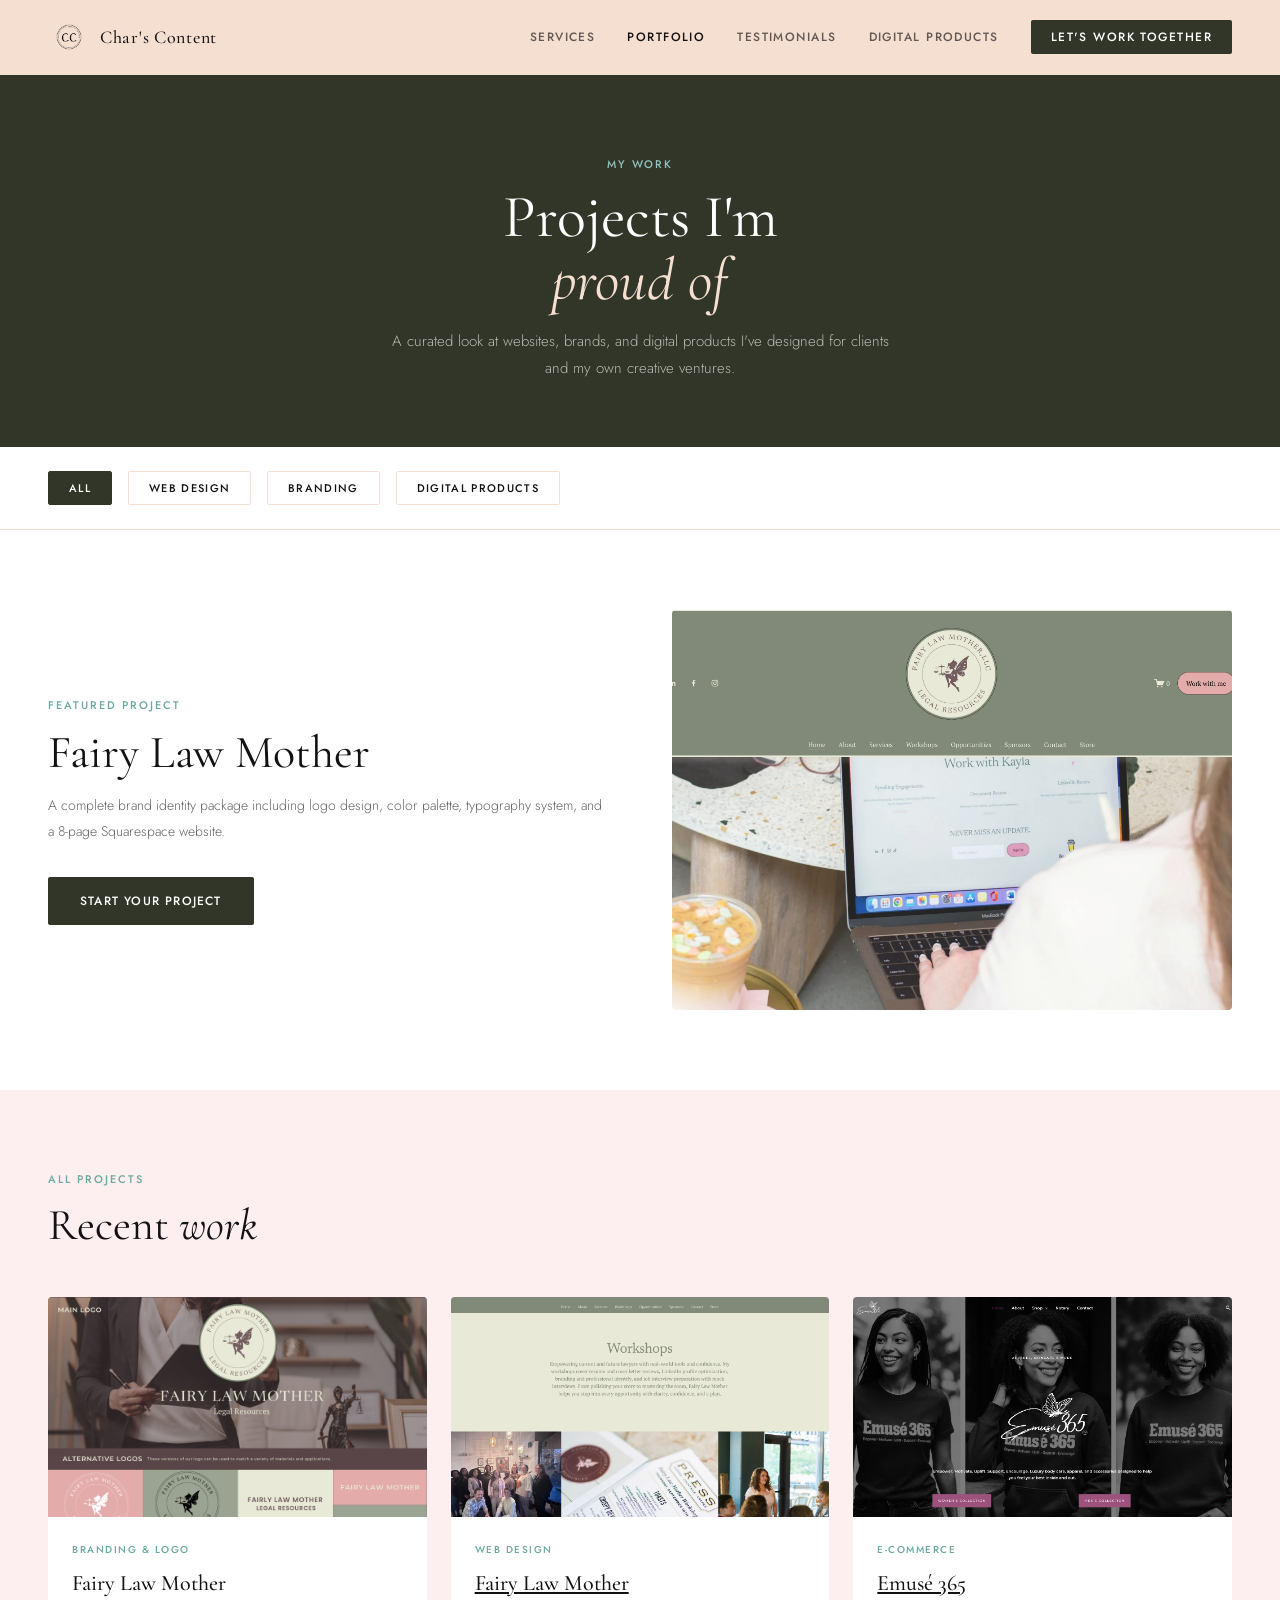
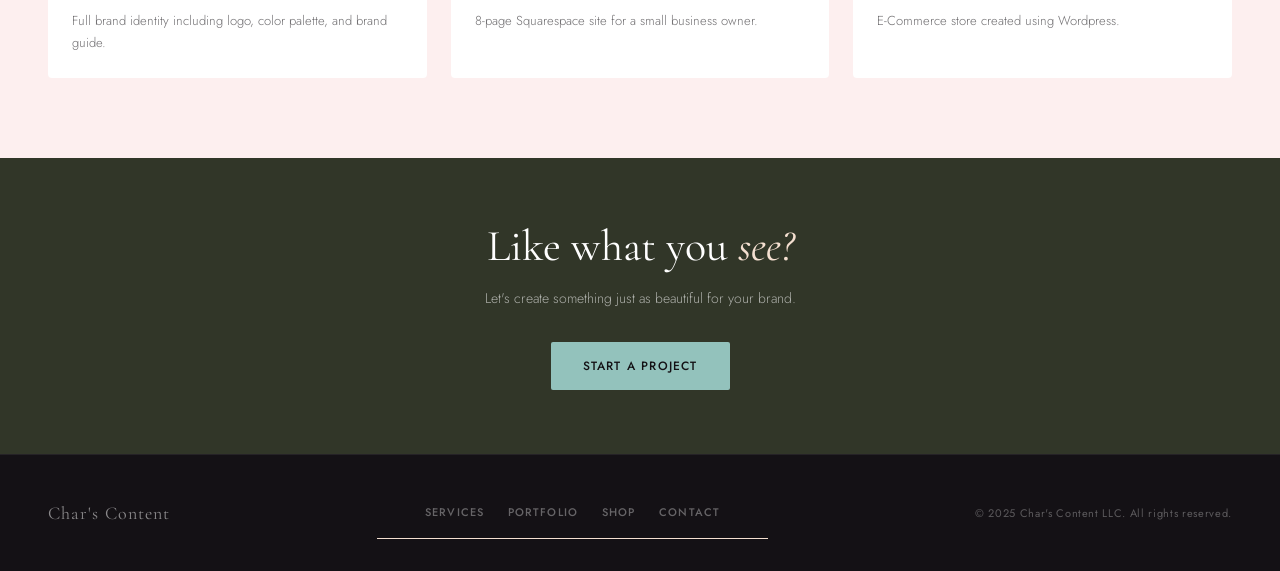
==== portfolio.html @ 34e14471 "Adding all files for website" ====
<!DOCTYPE html>
<html lang="en">
  <head>
    <meta charset="UTF-8" />
    <meta name="viewport" content="width=device-width, initial-scale=1.0" />
    <title>Portfolio | Char's Content</title>
    <meta
      name="description"
      content="Browse Char's Content portfolio of web design, branding, and digital product projects."
    />
    <link rel="stylesheet" href="styles.css" />
    <link rel="stylesheet" href="mobile.css" />
  </head>
  <body>
    <!-- NAV -->
    <nav>
      <a href="index.html" class="nav-logo">
        <div class="logo-circle">
          <img
            src="images/cc-black-logo-transparent.png"
            alt="Chars Content Logo"
          />
        </div>
        <span class="nav-brand">Char's Content</span>
      </a>
      <button class="menu-toggle" aria-label="Toggle navigation menu" aria-expanded="false">
        <span class="menu-toggle-bar"></span>
        <span class="menu-toggle-bar"></span>
        <span class="menu-toggle-bar"></span>
      </button>
      <ul class="nav-links">
        <li><a href="services.html">Services</a></li>
        <li><a href="portfolio.html" class="active">Portfolio</a></li>
        <li><a href="testimonials.html">Testimonials</a></li>
        <li><a href="products.html">Digital Products</a></li>
        <li><a href="contact.html" class="nav-cta">Let's Work Together</a></li>
      </ul>
    </nav>

    <!-- PAGE HERO -->
    <section class="page-hero">
      <p class="section-label">My Work</p>
      <h1 class="page-hero-title">Projects I'm<br /><em>proud of</em></h1>
      <p class="page-hero-sub">
        A curated look at websites, brands, and digital products I've designed
        for clients and my own creative ventures.
      </p>
    </section>

    <!-- FILTER BAR -->
    <div class="filter-bar">
      <button class="filter-btn active">All</button>
      <button class="filter-btn">Web Design</button>
      <button class="filter-btn">Branding</button>
      <button class="filter-btn">Digital Products</button>
    </div>

    <!-- FEATURED PROJECT -->
    <div class="featured-project">
      <div>
        <p class="featured-label">Featured Project</p>
        <h2 class="featured-title">Fairy Law Mother</h2>
        <p class="featured-desc">
          A complete brand identity package including logo design, color
          palette, typography system, and a 8-page Squarespace website.
        </p>
        <a href="contact.html" class="btn-primary">Start Your Project</a>
      </div>
      <div class="featured-img">
        <img src="images/FLM.png" alt="" />
      </div>
    </div>

    <!-- PORTFOLIO GRID -->
    <section class="section portfolio-section">
      <p class="section-label">All Projects</p>
      <h2 class="section-title">Recent <em>work</em></h2>
      <div class="portfolio-full-grid">
        <div class="port-card">
          <div class="port-img port-img-teal">
            <img src="images/Brand-Board-FLM.png" alt="" />
            <!-- <span class="port-img-label">Branding</span> -->
          </div>
          <div class="port-info">
            <p class="port-tag">Branding &amp; Logo</p>
            <p class="port-title">Fairy Law Mother</p>
            <p class="port-desc">
              Full brand identity including logo, color palette, and brand
              guide.
            </p>
          </div>
        </div>
        <div class="port-card" id="website-design">
          <div class="port-img port-img-peach">
            <img src="images/FLM Workshops.png" alt="FLM Workshop Snapshot" />
            <!-- <span class="port-img-label">Web Design</span> -->
          </div>
          <div class="port-info">
            <p class="port-tag">Web Design</p>
            <p class="port-title">
              <a
                href="https://www.fairy-law-mother.com/"
                target="_blank"
                rel="noopener noreferrer"
                >Fairy Law Mother</a
              >
            </p>
            <p class="port-desc">
              8-page Squarespace site for a small business owner.
            </p>
          </div>
        </div>
        <div class="port-card">
          <div class="port-img port-img-blush">
            <img src="images/ECommerce-365-2.png" alt="" />
            <!-- <span class="port-img-label">E-Commerce Store</span> -->
          </div>
          <div class="port-info" id="e-commerce">
            <p class="port-tag">E-Commerce</p>
            <p class="port-title">
              <a
                href="http://emuse365.com"
                target="_blank"
                rel="noopener noreferrer"
                >Emusé 365</a
              >
            </p>
            <p class="port-desc">E-Commerce store created using Wordpress.</p>
          </div>
        </div>
      </div>
    </section>

    <!-- CTA -->
    <section class="cta-strip">
      <h2 class="cta-title">Like what you <em>see?</em></h2>
      <p class="cta-sub">
        Let's create something just as beautiful for your brand.
      </p>
      <a href="contact.html" class="btn-teal">Start a Project</a>
    </section>

    <!-- FOOTER -->
    <footer>
      <a href="index.html" class="footer-brand">Char's Content</a>
      <nav class="footer-nav">
        <a href="services.html">Services</a>
        <a href="portfolio.html">Portfolio</a>
        <a href="products.html">Shop</a>
        <a href="contact.html">Contact</a>
      </nav>
      <span class="footer-copy"
        >© 2025 Char's Content LLC. All rights reserved.</span
      >
    </footer>

    <script>
      // Filter button interaction
      document.querySelectorAll(".filter-btn").forEach((btn) => {
        btn.addEventListener("click", () => {
          document
            .querySelectorAll(".filter-btn")
            .forEach((b) => b.classList.remove("active"));
          btn.classList.add("active");
        });
      });
    </script>
    <script src="mobile.js" defer></script>
  </body>
</html>
---- styles.css ----
@import url("https://fonts.googleapis.com/css2?family=Cormorant+Garamond:ital,wght@0,400;0,500;1,400;1,500&family=Jost:wght@300;400;500&display=swap");

/* ============================================
   CHAR'S CONTENT — SHARED STYLESHEET
   Brand Colors:
   Blush:   #FDEFEF
   Peach:   #F4DFD0
   Teal:    #93C2BC
   Forest:  #313628
   Ink:     #141115
   ============================================ */

*,
*::before,
*::after {
  box-sizing: border-box;
  margin: 0;
  padding: 0;
}

:root {
  --blush: #fdefef;
  --peach: #f4dfd0;
  --teal: #93c2bc;
  --teal-dark: #6ba8a1;
  --forest: #313628;
  --ink: #141115;
  --white: #ffffff;
  --muted: rgba(20, 17, 21, 0.55);

  --font-display: "Cormorant Garamond", Georgia, serif;
  --font-body: "Jost", sans-serif;
}

html {
  scroll-behavior: smooth;
}

body {
  font-family: var(--font-body);
  background: var(--blush);
  color: var(--ink);
  font-size: 15px;
  line-height: 1.7;
  overflow-x: hidden;
}

img {
  max-width: 100%;
  display: block;
}
a {
  color: inherit;
}

/* ============================================
   NAVIGATION
   ============================================ */
nav {
  display: flex;
  justify-content: space-between;
  align-items: center;
  padding: 1rem 3rem;
  border-bottom: 1px solid var(--peach);
  background-color: var(--peach);
  position: sticky;
  top: 0;
  z-index: 100;
}

.nav-logo {
  display: flex;
  align-items: center;
  gap: 10px;
  text-decoration: none;
}

.logo-circle {
  width: 42px;
  height: 42px;
  border-radius: 50%;
  display: flex;
  align-items: center;
  justify-content: center;
  flex-shrink: 0;
  position: relative;
}

.logo-circle::before {
  content: "";
  position: absolute;
  inset: 3px;
  border-radius: 50%;
}

.logo-cc {
  font-family: var(--font-display);
  font-size: 16px;
  font-weight: 500;
  letter-spacing: -1px;
  color: var(--ink);
  position: relative;
  z-index: 1;
}

.nav-brand {
  font-family: var(--font-display);
  font-size: 18px;
  font-weight: 500;
  letter-spacing: 0.04em;
  color: var(--ink);
}

.nav-links {
  display: flex;
  gap: 2rem;
  list-style: none;
}

.nav-links a {
  text-decoration: none;
  font-size: 12px;
  font-weight: 500;
  letter-spacing: 0.12em;
  text-transform: uppercase;
  color: var(--ink);
  opacity: 0.65;
  transition: opacity 0.2s;
}

.nav-links a:hover,
.nav-links a.active {
  opacity: 1;
}

.nav-cta {
  background: var(--forest);
  color: var(--white) !important;
  opacity: 1 !important;
  padding: 0.5rem 1.25rem;
  border-radius: 2px;
  font-size: 11px;
  font-weight: 500;
  letter-spacing: 0.12em;
  text-transform: uppercase;
  text-decoration: none;
  transition: background 0.2s;
}

.nav-cta:hover {
  background: var(--ink) !important;
}

/* HOME-SPECIFIC STYLES */

/* ============================================
   HOMEPAGE
   ============================================ */
.hero {
  display: grid;
  grid-template-columns: 1fr 1fr;
  min-height: 88vh;
}

.hero-left {
  padding: 5rem 3rem 4rem 3.5rem;
  display: flex;
  flex-direction: column;
  justify-content: center;
  background: var(--white);
}

.hero-eyebrow {
  font-size: 11px;
  font-weight: 500;
  letter-spacing: 0.18em;
  text-transform: uppercase;
  color: var(--teal-dark);
  margin-bottom: 1.5rem;
}

.hero-headline {
  font-family: var(--font-display);
  font-size: 62px;
  line-height: 1.06;
  font-weight: 400;
  color: var(--ink);
  margin-bottom: 1.5rem;
}

.hero-headline em {
  font-style: italic;
  color: var(--teal-dark);
}

.hero-sub {
  font-size: 15px;
  font-weight: 300;
  color: var(--ink);
  opacity: 0.7;
  max-width: 380px;
  margin-bottom: 2.5rem;
  line-height: 1.85;
}

.hero-actions {
  display: flex;
  gap: 1.5rem;
  align-items: center;
}

.hero-right {
  background: var(--peach);
  display: flex;
  align-items: center;
  justify-content: center;
  position: relative;
}

.hero-img-box {
  width: 400px;
  height: 420px;
  /* background: var(--teal); */
  border-radius: 4px;
  display: flex;
  flex-direction: column;
  align-items: center;
  justify-content: center;
  gap: 1rem;
}

.hero-logo-large {
  /* width: 120px;
  height: 120px; */
  border-radius: 50%;
  display: flex;
  align-items: center;
  justify-content: center;
  position: relative;
}

.hero-logo-large::before {
  content: "";
  position: absolute;
  inset: 5px;
  border-radius: 50%;
}

.hero-logo-large .cc {
  font-family: var(--font-display);
  font-size: 46px;
  font-weight: 500;
  letter-spacing: -3px;
  color: var(--ink);
  position: relative;
  z-index: 1;
}

.hero-img-label {
  font-family: var(--font-display);
  font-size: 13px;
  letter-spacing: 0.2em;
  text-transform: uppercase;
  color: var(--ink);
  opacity: 0.5;
}

.hero-badge {
  position: absolute;
  bottom: 2.5rem;
  right: 2.5rem;
  width: 76px;
  height: 76px;
  border-radius: 50%;
  background: var(--teal);
  display: flex;
  align-items: center;
  justify-content: center;
  text-align: center;
}

.hero-badge span {
  font-size: 10px;
  font-weight: 500;
  letter-spacing: 0.08em;
  text-transform: uppercase;
  color: var(--white);
  line-height: 1.4;
}

/* SERVICES PREVIEW */
.services-grid {
  display: grid;
  grid-template-columns: repeat(3, 1fr);
  gap: 1.5px;
  background: var(--peach);
  border: 1.5px solid var(--peach);
}

.service-card {
  background: var(--white);
  padding: 2.5rem 2rem;
  transition: background 0.25s;
}

.service-card:hover {
  background: var(--blush);
}

.service-num {
  font-family: var(--font-display);
  font-size: 13px;
  color: var(--teal-dark);
  letter-spacing: 0.1em;
  margin-bottom: 1.25rem;
}

.service-name {
  font-family: var(--font-display);
  font-size: 26px;
  font-weight: 500;
  color: var(--ink);
  margin-bottom: 0.75rem;
  line-height: 1.2;
}

.service-desc {
  font-size: 13px;
  font-weight: 300;
  color: var(--ink);
  opacity: 0.65;
  line-height: 1.8;
}

.service-arrow {
  margin-top: 1.5rem;
  font-size: 18px;
  color: var(--teal-dark);
}

/* ABOUT STRIP */
.about-strip {
  display: grid;
  grid-template-columns: 1fr 1fr;
  background: var(--forest);
}

.about-left {
  padding: 5rem 3.5rem;
  display: flex;
  flex-direction: column;
  justify-content: center;
}

.about-label {
  color: var(--teal);
}

.about-title {
  font-family: var(--font-display);
  font-size: 46px;
  font-weight: 400;
  color: var(--white);
  line-height: 1.1;
  margin-bottom: 1.5rem;
}

.about-title em {
  font-style: italic;
  color: var(--peach);
}

.about-body {
  font-size: 14px;
  font-weight: 300;
  color: var(--white);
  opacity: 0.7;
  max-width: 400px;
  line-height: 1.85;
  margin-bottom: 2rem;
}

.stat-row {
  display: flex;
  gap: 2.5rem;
}

.stat {
  border-top: 1px solid rgba(255, 255, 255, 0.15);
  padding-top: 1rem;
}

.stat-num {
  font-family: var(--font-display);
  font-size: 36px;
  font-weight: 400;
  color: var(--peach);
}

.stat-label {
  font-size: 11px;
  letter-spacing: 0.1em;
  text-transform: uppercase;
  color: var(--white);
  opacity: 0.45;
  margin-top: 0.25rem;
}

.about-right {
  background: var(--peach);
  display: flex;
  align-items: center;
  justify-content: center;
  padding: 4rem;
}

.about-quote-frame {
  background: var(--blush);
  border-radius: 4px;
  padding: 2.5rem;
  max-width: 320px;
  text-align: center;
}

.about-quote {
  font-family: var(--font-display);
  font-size: 22px;
  font-style: italic;
  color: var(--ink);
  line-height: 1.5;
  margin-bottom: 1.5rem;
}

.about-sig {
  font-size: 11px;
  font-weight: 500;
  letter-spacing: 0.15em;
  text-transform: uppercase;
  color: var(--teal-dark);
}

/* PORTFOLIO PREVIEW */
.portfolio-header {
  display: flex;
  justify-content: space-between;
  align-items: flex-end;
  margin-bottom: 3rem;
}

.portfolio-grid {
  display: grid;
  grid-template-columns: repeat(3, 1fr);
  gap: 1.5rem;
}

.portfolio-card {
  border-radius: 4px;
  overflow: hidden;
  background: var(--peach);
}

.portfolio-img {
  height: 200px;
  display: flex;
  align-items: center;
  justify-content: center;
  position: relative;
}

.portfolio-img-1 {
  background: linear-gradient(135deg, var(--teal) 0%, var(--teal-dark) 100%);
}
.portfolio-img-2 {
  background: linear-gradient(135deg, var(--peach) 0%, var(--blush) 100%);
}
.portfolio-img-3 {
  background: linear-gradient(135deg, var(--forest) 0%, #1e2118 100%);
}

.portfolio-label-overlay {
  font-family: var(--font-display);
  font-size: 18px;
  font-style: italic;
  color: var(--white);
  text-align: center;
  padding: 1rem;
}

.portfolio-img-2 .portfolio-label-overlay {
  color: var(--ink);
}

.portfolio-info {
  padding: 1.25rem 1.5rem;
  background: var(--white);
}

.portfolio-tag {
  font-size: 10px;
  font-weight: 500;
  letter-spacing: 0.15em;
  text-transform: uppercase;
  color: var(--teal-dark);
  margin-bottom: 0.4rem;
}

.portfolio-title {
  font-family: var(--font-display);
  font-size: 20px;
  font-weight: 500;
  color: var(--ink);
}

/* TESTIMONIAL STRIP */
.testi-strip {
  background: var(--ink);
  padding: 4rem 3rem;
  text-align: center;
}

.testi-strip .section-label {
  color: var(--teal);
}

.testi-quote {
  font-family: var(--font-display);
  font-size: 28px;
  font-style: italic;
  color: var(--white);
  max-width: 640px;
  margin: 1.5rem auto 1rem;
  line-height: 1.45;
}

.testi-author {
  font-size: 12px;
  font-weight: 500;
  letter-spacing: 0.15em;
  text-transform: uppercase;
  color: var(--teal);
}

/* ============================================
   TICKER / MARQUEE
   ============================================ */
.ticker {
  background: var(--forest);
  padding: 0.75rem 0;
  overflow: hidden;
  white-space: nowrap;
}

.ticker-inner {
  display: inline-flex;
  gap: 3rem;
  animation: ticker 20s linear infinite;
}

.ticker-item {
  font-size: 11px;
  font-weight: 500;
  letter-spacing: 0.18em;
  text-transform: uppercase;
  color: var(--peach);
  display: flex;
  align-items: center;
  gap: 1rem;
}

.ticker-dot {
  width: 5px;
  height: 5px;
  border-radius: 50%;
  background: var(--teal);
  flex-shrink: 0;
}

@keyframes ticker {
  from {
    transform: translateX(0);
  }
  to {
    transform: translateX(-50%);
  }
}

/* ============================================
   FOOTER
   ============================================ */
footer {
  background: var(--ink);
  border-top: 1px solid rgba(255, 255, 255, 0.07);
  padding: 2rem 3rem;
  display: flex;
  justify-content: space-between;
  align-items: center;
  flex-wrap: wrap;
  gap: 1rem;
}

footer nav {
  background-color: #141115;
}

.footer-brand {
  font-family: var(--font-display);
  font-size: 18px;
  color: var(--white);
  opacity: 0.5;
  letter-spacing: 0.06em;
  text-decoration: none;
}

.footer-nav {
  display: flex;
  gap: 1.5rem;
}

.footer-nav a {
  font-size: 11px;
  font-weight: 500;
  letter-spacing: 0.1em;
  text-transform: uppercase;
  color: var(--white);
  opacity: 0.35;
  text-decoration: none;
  transition: opacity 0.2s;
}

.footer-nav a:hover {
  opacity: 0.7;
}

.footer-copy {
  font-size: 11px;
  color: var(--white);
  opacity: 0.3;
  letter-spacing: 0.06em;
}

/* ============================================
   SHARED SECTION UTILITIES
   ============================================ */
.section {
  padding: 5rem 3rem;
}

.section-label {
  font-size: 11px;
  font-weight: 500;
  letter-spacing: 0.18em;
  text-transform: uppercase;
  color: var(--teal-dark);
  margin-bottom: 0.75rem;
}

.section-title {
  font-family: var(--font-display);
  font-size: 44px;
  font-weight: 400;
  color: var(--ink);
  line-height: 1.1;
  margin-bottom: 3rem;
}

.section-title em {
  font-style: italic;
}

em {
  font-style: italic;
}

/* ============================================
   BUTTONS
   ============================================ */
.btn-primary {
  display: inline-block;
  background: var(--forest);
  color: var(--white);
  padding: 0.85rem 2rem;
  border-radius: 2px;
  font-size: 12px;
  font-weight: 500;
  letter-spacing: 0.1em;
  text-transform: uppercase;
  text-decoration: none;
  transition: background 0.2s;
  border: none;
  cursor: pointer;
  font-family: var(--font-body);
}

.btn-primary:hover {
  background: var(--ink);
}

.btn-secondary {
  display: inline-block;
  font-size: 12px;
  font-weight: 500;
  letter-spacing: 0.1em;
  text-transform: uppercase;
  color: var(--ink);
  text-decoration: none;
  border-bottom: 1px solid currentColor;
  padding-bottom: 2px;
  opacity: 0.6;
  transition: opacity 0.2s;
}

.btn-secondary:hover {
  opacity: 1;
}

.btn-teal {
  display: inline-block;
  background: var(--teal);
  color: var(--ink);
  padding: 0.85rem 2rem;
  border-radius: 2px;
  font-size: 12px;
  font-weight: 500;
  letter-spacing: 0.1em;
  text-transform: uppercase;
  text-decoration: none;
  transition: background 0.2s;
  border: none;
  cursor: pointer;
  font-family: var(--font-body);
}

.btn-teal:hover {
  background: var(--teal-dark);
  color: var(--white);
}

/* ============================================
   PAGE HERO BANNER (inner pages)
   ============================================ */
.page-hero {
  background: var(--forest);
  padding: 5rem 3rem 4rem;
  text-align: center;
}

.page-hero .section-label {
  color: var(--teal);
}

.page-hero-title {
  font-family: var(--font-display);
  font-size: 60px;
  font-weight: 400;
  color: var(--white);
  line-height: 1.05;
  margin-bottom: 1rem;
}

.page-hero-title em {
  font-style: italic;
  color: var(--peach);
}

.page-hero-sub {
  font-size: 15px;
  font-weight: 300;
  color: var(--white);
  opacity: 0.65;
  max-width: 500px;
  margin: 0 auto;
  line-height: 1.85;
}

/* ============================================
   FORM STYLES
   ============================================ */
.form-field {
  display: flex;
  flex-direction: column;
  gap: 0.4rem;
}

.form-label {
  font-size: 11px;
  font-weight: 500;
  letter-spacing: 0.12em;
  text-transform: uppercase;
  color: var(--peach);
  opacity: 0.8;
}

.form-input {
  background: rgba(255, 255, 255, 0.06);
  border: 1px solid rgba(244, 223, 208, 0.2);
  border-radius: 2px;
  padding: 0.75rem 1rem;
  color: var(--white);
  font-family: var(--font-body);
  font-size: 14px;
  font-weight: 300;
  outline: none;
  transition: border-color 0.2s;
  width: 100%;
}

.form-input:focus {
  border-color: rgba(147, 194, 188, 0.6);
}
.form-input::placeholder {
  color: rgba(255, 255, 255, 0.25);
}
textarea.form-input {
  resize: vertical;
  min-height: 120px;
}

/* ============================================
   SERVICE PAGE
   ============================================ */
.services-full {
  display: grid;
  grid-template-columns: 1fr 1fr;
  gap: 0;
  background: var(--white);
}

.service-block {
  padding: 3.5rem 3rem;
  border-bottom: 1.5px solid var(--peach);
  border-right: 1.5px solid var(--peach);
  transition: background 0.25s;
}

.service-block:nth-child(even) {
  border-right: none;
}
.service-block:hover {
  background: var(--blush);
}

.service-block-num {
  font-family: var(--font-display);
  font-size: 48px;
  font-weight: 400;
  color: var(--peach);
  line-height: 1;
  margin-bottom: 1rem;
}

.service-block-name {
  font-family: var(--font-display);
  font-size: 30px;
  font-weight: 500;
  color: var(--ink);
  margin-bottom: 1rem;
}

.service-block-desc {
  font-size: 14px;
  font-weight: 300;
  color: var(--ink);
  opacity: 0.65;
  line-height: 1.85;
  margin-bottom: 1.5rem;
}

.service-includes {
  list-style: none;
  display: flex;
  flex-direction: column;
  gap: 0.5rem;
}

.service-includes li {
  font-size: 13px;
  font-weight: 400;
  color: var(--teal-dark);
  display: flex;
  align-items: center;
  gap: 0.6rem;
}

.service-includes li::before {
  content: "✓";
  font-size: 11px;
  font-weight: 500;
}

.pricing-strip {
  background: var(--forest);
  padding: 5rem 3rem;
  text-align: center;
}

.pricing-grid {
  display: grid;
  grid-template-columns: repeat(3, 1fr);
  gap: 1.5rem;
  margin-top: 3rem;
}

.pricing-card {
  background: rgba(255, 255, 255, 0.05);
  border: 1px solid rgba(244, 223, 208, 0.15);
  border-radius: 4px;
  padding: 2.5rem 2rem;
  text-align: center;
  transition: background 0.25s;
}

.pricing-card.featured {
  background: var(--teal);
  border-color: var(--teal);
}

.pricing-card:hover {
  background: rgba(255, 255, 255, 0.1);
}
.pricing-card.featured:hover {
  background: var(--teal-dark);
}

.pricing-tier {
  font-size: 11px;
  font-weight: 500;
  letter-spacing: 0.18em;
  text-transform: uppercase;
  color: var(--peach);
  margin-bottom: 1rem;
}

.pricing-card.featured .pricing-tier {
  color: var(--ink);
}

.pricing-price {
  font-family: var(--font-display);
  font-size: 52px;
  font-weight: 400;
  color: var(--white);
  line-height: 1;
  margin-bottom: 0.25rem;
}

.pricing-card.featured .pricing-price {
  color: var(--ink);
}

.pricing-from {
  font-size: 11px;
  color: var(--white);
  opacity: 0.5;
  margin-bottom: 1.5rem;
}

.pricing-card.featured .pricing-from {
  color: var(--ink);
  opacity: 0.6;
}

.pricing-features {
  list-style: none;
  display: flex;
  flex-direction: column;
  gap: 0.6rem;
  margin-bottom: 2rem;
}

.pricing-features li {
  font-size: 13px;
  font-weight: 300;
  color: var(--white);
  opacity: 0.75;
}

.pricing-card.featured .pricing-features li {
  color: var(--ink);
  opacity: 0.8;
}

.process-section {
  background: var(--blush);
}

.process-steps {
  display: grid;
  grid-template-columns: repeat(4, 1fr);
  gap: 2rem;
  margin-top: 3rem;
}

.process-step {
  text-align: center;
}

.step-num {
  width: 56px;
  height: 56px;
  border-radius: 50%;
  background: var(--peach);
  border: 1.5px solid var(--teal);
  display: flex;
  align-items: center;
  justify-content: center;
  margin: 0 auto 1rem;
  font-family: var(--font-display);
  font-size: 22px;
  font-weight: 400;
  color: var(--ink);
}

.step-name {
  font-family: var(--font-display);
  font-size: 20px;
  font-weight: 500;
  color: var(--ink);
  margin-bottom: 0.5rem;
}

.step-desc {
  font-size: 13px;
  font-weight: 300;
  color: var(--ink);
  opacity: 0.6;
  line-height: 1.7;
}

.cta-strip {
  background: var(--ink);
  padding: 5rem 3rem;
  text-align: center;
}

.cta-title {
  font-family: var(--font-display);
  font-size: 52px;
  font-weight: 400;
  color: var(--white);
  line-height: 1.1;
  margin-bottom: 1rem;
}

.cta-title em {
  font-style: italic;
  color: var(--peach);
}

.cta-sub {
  font-size: 15px;
  font-weight: 300;
  color: var(--white);
  opacity: 0.6;
  margin-bottom: 2.5rem;
}

/* ============================================
   CONTACT PAGE
   ============================================ */
.contact-layout {
  display: grid;
  grid-template-columns: 1fr 1.2fr;
  min-height: 80vh;
}

.contact-left {
  background: var(--forest);
  padding: 5rem 3.5rem;
  display: flex;
  flex-direction: column;
  justify-content: center;
}

.contact-label {
  color: var(--teal) !important;
}

.contact-title {
  font-family: var(--font-display);
  font-size: 52px;
  font-weight: 400;
  color: var(--white);
  line-height: 1.08;
  margin-bottom: 1.5rem;
}

.contact-title em {
  font-style: italic;
  color: var(--peach);
}

.contact-body {
  font-size: 14px;
  font-weight: 300;
  color: var(--white);
  opacity: 0.65;
  max-width: 360px;
  line-height: 1.85;
  margin-bottom: 3rem;
}

.contact-info {
  display: flex;
  flex-direction: column;
  gap: 1.5rem;
}

.contact-info-item {
  display: flex;
  align-items: flex-start;
  gap: 1rem;
}

.contact-info-icon {
  width: 36px;
  height: 36px;
  border-radius: 50%;
  background: rgba(147, 194, 188, 0.15);
  border: 1px solid rgba(147, 194, 188, 0.3);
  display: flex;
  align-items: center;
  justify-content: center;
  font-size: 14px;
  flex-shrink: 0;
}

.contact-info-label {
  font-size: 10px;
  font-weight: 500;
  letter-spacing: 0.15em;
  text-transform: uppercase;
  color: var(--teal);
  margin-bottom: 0.2rem;
}

.contact-info-value {
  font-size: 14px;
  font-weight: 300;
  color: var(--white);
  opacity: 0.8;
  text-decoration: none;
}

.contact-info-value:hover {
  opacity: 1;
}

.contact-socials {
  display: flex;
  gap: 1rem;
  margin-top: 3rem;
  padding-top: 2rem;
  border-top: 1px solid rgba(255, 255, 255, 0.1);
}

.social-link {
  width: 38px;
  height: 38px;
  border-radius: 50%;
  border: 1px solid rgba(244, 223, 208, 0.2);
  display: flex;
  align-items: center;
  justify-content: center;
  font-size: 14px;
  text-decoration: none;
  transition: background 0.2s, border-color 0.2s;
}

.social-link:hover {
  background: rgba(147, 194, 188, 0.15);
  border-color: var(--teal);
}

.contact-right {
  background: var(--white);
  padding: 5rem 3.5rem;
  display: flex;
  flex-direction: column;
  justify-content: center;
}

.form-title {
  font-family: var(--font-display);
  font-size: 32px;
  font-weight: 400;
  color: var(--ink);
  margin-bottom: 0.5rem;
}

.form-subtitle {
  font-size: 13px;
  font-weight: 300;
  color: var(--ink);
  opacity: 0.55;
  margin-bottom: 2.5rem;
  line-height: 1.7;
}

.form-grid {
  display: grid;
  grid-template-columns: 1fr 1fr;
  gap: 1.25rem;
}

.form-grid .form-full {
  grid-column: span 2;
}

/* Light form styles (on white bg) */
.contact-right .form-label {
  color: var(--ink);
  opacity: 0.5;
}

.contact-right .form-input {
  background: var(--blush);
  border: 1px solid var(--peach);
  color: var(--ink);
}

.contact-right .form-input:focus {
  border-color: var(--teal);
}

.contact-right .form-input::placeholder {
  color: rgba(20, 17, 21, 0.3);
}

.service-select {
  background: var(--blush);
  border: 1px solid var(--peach);
  border-radius: 2px;
  padding: 0.75rem 1rem;
  color: var(--ink);
  font-family: var(--font-body);
  font-size: 14px;
  font-weight: 300;
  outline: none;
  width: 100%;
  transition: border-color 0.2s;
  cursor: pointer;
  -webkit-appearance: none;
  appearance: none;
  background-image: url("data:image/svg+xml,%3Csvg xmlns='http://www.w3.org/2000/svg' width='12' height='8' fill='none' viewBox='0 0 12 8'%3E%3Cpath stroke='%23313628' stroke-width='1.5' d='m1 1 5 5 5-5'/%3E%3C/svg%3E");
  background-repeat: no-repeat;
  background-position: right 1rem center;
}

.service-select:focus {
  border-color: var(--teal);
}

.budget-options {
  display: flex;
  gap: 0.75rem;
  flex-wrap: wrap;
}

.budget-chip {
  padding: 0.5rem 1rem;
  border-radius: 2px;
  border: 1px solid var(--peach);
  background: var(--blush);
  font-size: 12px;
  font-weight: 400;
  color: var(--ink);
  cursor: pointer;
  transition: all 0.2s;
  font-family: var(--font-body);
}

.budget-chip:hover,
.budget-chip.selected {
  background: var(--forest);
  color: var(--white);
  border-color: var(--forest);
}

.form-submit-row {
  display: flex;
  align-items: center;
  gap: 1.5rem;
  margin-top: 0.5rem;
}

.form-note {
  font-size: 12px;
  font-weight: 300;
  color: var(--ink);
  opacity: 0.4;
}

.faq-section {
  background: var(--blush);
  padding: 5rem 3rem;
}

.faq-grid {
  display: grid;
  grid-template-columns: 1fr 1fr;
  gap: 2rem;
  margin-top: 3rem;
}

.faq-item {
  border-top: 1px solid var(--peach);
  padding-top: 1.5rem;
}

.faq-q {
  font-family: var(--font-display);
  font-size: 20px;
  font-weight: 500;
  color: var(--ink);
  margin-bottom: 0.75rem;
}

.faq-a {
  font-size: 13px;
  font-weight: 300;
  color: var(--ink);
  opacity: 0.65;
  line-height: 1.8;
}

/* ============================================
   PRODUCTS PAGE
   ============================================ */

.shop-intro {
  background: var(--white);
  padding: 3rem;
  display: flex;
  justify-content: space-between;
  align-items: center;
  border-bottom: 1px solid var(--peach);
}

.shop-intro-text {
  font-size: 14px;
  font-weight: 300;
  color: var(--ink);
  opacity: 0.65;
  max-width: 500px;
  line-height: 1.8;
}

.shop-platform {
  font-size: 12px;
  font-weight: 500;
  letter-spacing: 0.12em;
  text-transform: uppercase;
  color: var(--teal-dark);
  display: flex;
  align-items: center;
  gap: 0.5rem;
}

.products-section {
  background: var(--blush);
}

.products-grid {
  display: grid;
  grid-template-columns: repeat(3, 1fr);
  gap: 1.5rem;
}

.product-card {
  background: var(--white);
  border-radius: 4px;
  overflow: hidden;
  transition: transform 0.2s;
}

.product-card:hover {
  transform: translateY(-4px);
}

.product-img {
  height: 220px;
  display: flex;
  align-items: center;
  justify-content: center;
  position: relative;
}

.product-img-blush {
  background: linear-gradient(145deg, var(--blush) 0%, var(--peach) 100%);
}
.product-img-teal {
  background: linear-gradient(
    145deg,
    rgba(147, 194, 188, 0.3) 0%,
    var(--teal) 100%
  );
}
.product-img-forest {
  background: linear-gradient(145deg, var(--forest) 0%, #1e2118 100%);
}
.product-img-ink {
  background: linear-gradient(145deg, #2a2030 0%, var(--ink) 100%);
}
.product-img-peach {
  background: linear-gradient(145deg, var(--peach) 0%, #e8b898 100%);
}
.product-img-mix {
  background: linear-gradient(145deg, var(--teal) 0%, var(--forest) 100%);
}

.product-emoji {
  font-size: 48px;
  filter: drop-shadow(0 2px 8px rgba(0, 0, 0, 0.15));
}

.product-badge {
  position: absolute;
  top: 1rem;
  right: 1rem;
  background: var(--teal);
  color: var(--ink);
  font-size: 10px;
  font-weight: 500;
  letter-spacing: 0.1em;
  text-transform: uppercase;
  padding: 0.3rem 0.75rem;
  border-radius: 2px;
}

.product-badge.new {
  background: var(--peach);
}
.product-badge.bundle {
  background: var(--forest);
  color: var(--white);
}

.product-info {
  padding: 1.5rem;
}

.product-type {
  font-size: 10px;
  font-weight: 500;
  letter-spacing: 0.15em;
  text-transform: uppercase;
  color: var(--teal-dark);
  margin-bottom: 0.4rem;
}

.product-name {
  font-family: var(--font-display);
  font-size: 22px;
  font-weight: 500;
  color: var(--ink);
  margin-bottom: 0.5rem;
}

.product-desc {
  font-size: 13px;
  font-weight: 300;
  color: var(--ink);
  opacity: 0.6;
  line-height: 1.7;
  margin-bottom: 1.25rem;
}

.product-footer {
  display: flex;
  justify-content: space-between;
  align-items: center;
}

.product-price {
  font-family: var(--font-display);
  font-size: 24px;
  font-weight: 500;
  color: var(--forest);
}

.btn-shop {
  background: var(--forest);
  color: var(--white);
  border: none;
  padding: 0.55rem 1.25rem;
  border-radius: 2px;
  font-size: 11px;
  font-weight: 500;
  letter-spacing: 0.1em;
  text-transform: uppercase;
  cursor: pointer;
  font-family: var(--font-body);
  text-decoration: none;
  transition: background 0.2s;
}

.btn-shop:hover {
  background: var(--ink);
}

.why-strip {
  background: var(--peach);
  padding: 5rem 3rem;
}

.why-grid {
  display: grid;
  grid-template-columns: repeat(4, 1fr);
  gap: 2rem;
  margin-top: 3rem;
}

.why-card {
  text-align: center;
}

.why-icon {
  font-size: 32px;
  margin-bottom: 1rem;
}

.why-title {
  font-family: var(--font-display);
  font-size: 20px;
  font-weight: 500;
  color: var(--ink);
  margin-bottom: 0.5rem;
}

.why-desc {
  font-size: 13px;
  font-weight: 300;
  color: var(--ink);
  opacity: 0.65;
  line-height: 1.75;
}

.cta-strip {
  background: var(--forest);
  padding: 4rem 3rem;
  text-align: center;
}

.cta-title {
  font-family: var(--font-display);
  font-size: 44px;
  font-weight: 400;
  color: var(--white);
  margin-bottom: 1rem;
}

.cta-title em {
  font-style: italic;
  color: var(--peach);
}

.cta-sub {
  font-size: 14px;
  font-weight: 300;
  color: var(--white);
  opacity: 0.6;
  margin-bottom: 2rem;
}
/* ============================================
   PORTFOLIO PAGE
   ============================================ */
.filter-bar {
  background: var(--white);
  padding: 1.5rem 3rem;
  display: flex;
  gap: 1rem;
  border-bottom: 1px solid var(--peach);
}

.filter-btn {
  font-size: 11px;
  font-weight: 500;
  letter-spacing: 0.12em;
  text-transform: uppercase;
  padding: 0.5rem 1.25rem;
  border-radius: 2px;
  border: 1px solid var(--peach);
  background: transparent;
  color: var(--ink);
  cursor: pointer;
  transition: all 0.2s;
  font-family: var(--font-body);
}

.filter-btn:hover,
.filter-btn.active {
  background: var(--forest);
  color: var(--white);
  border-color: var(--forest);
}

.portfolio-section {
  background: var(--blush);
}

.portfolio-full-grid {
  display: grid;
  grid-template-columns: repeat(3, 1fr);
  gap: 1.5rem;
}

.port-card {
  border-radius: 4px;
  overflow: hidden;
  background: var(--white);
  transition: transform 0.2s;
}

.port-card:hover {
  transform: translateY(-4px);
}

.port-img {
  height: 220px;
  display: flex;
  align-items: center;
  justify-content: center;
  position: relative;
  overflow: hidden;
}

.port-img-teal {
  background: linear-gradient(135deg, var(--teal) 0%, var(--teal-dark) 100%);
}
.port-img-peach {
  background: linear-gradient(135deg, var(--peach) 0%, #e8c9b0 100%);
}
.port-img-forest {
  background: linear-gradient(135deg, var(--forest) 0%, #1e2118 100%);
}
.port-img-blush {
  background: linear-gradient(135deg, var(--blush) 0%, var(--peach) 100%);
}
.port-img-ink {
  background: linear-gradient(135deg, #2a2030 0%, var(--ink) 100%);
}
.port-img-mix {
  background: linear-gradient(135deg, var(--teal) 0%, var(--forest) 100%);
}

.port-img-label {
  font-family: var(--font-display);
  font-size: 20px;
  font-style: italic;
  color: var(--white);
  text-align: center;
  padding: 1rem;
}

.port-img-peach .port-img-label,
.port-img-blush .port-img-label {
  color: var(--ink);
}

.port-info {
  padding: 1.5rem;
}

.port-tag {
  font-size: 10px;
  font-weight: 500;
  letter-spacing: 0.15em;
  text-transform: uppercase;
  color: var(--teal-dark);
  margin-bottom: 0.4rem;
}

.port-title {
  font-family: var(--font-display);
  font-size: 22px;
  font-weight: 500;
  color: var(--ink);
  margin-bottom: 0.5rem;
}

.port-desc {
  font-size: 13px;
  font-weight: 300;
  color: var(--ink);
  opacity: 0.6;
  line-height: 1.7;
}

.featured-project {
  background: var(--white);
  padding: 5rem 3rem;
  display: grid;
  grid-template-columns: 1fr 1fr;
  gap: 4rem;
  align-items: center;
}

.featured-label {
  font-size: 11px;
  font-weight: 500;
  letter-spacing: 0.18em;
  text-transform: uppercase;
  color: var(--teal-dark);
  margin-bottom: 0.75rem;
}

.featured-title {
  font-family: var(--font-display);
  font-size: 46px;
  font-weight: 400;
  color: var(--ink);
  line-height: 1.1;
  margin-bottom: 1rem;
}

.featured-title em {
  font-style: italic;
}

.featured-desc {
  font-size: 14px;
  font-weight: 300;
  color: var(--ink);
  opacity: 0.65;
  line-height: 1.85;
  margin-bottom: 2rem;
}

.featured-img {
  height: 400px;
  border-radius: 4px;
  /* background: linear-gradient(135deg, var(--teal) 0%, var(--forest) 100%); */
  display: flex;
  align-items: center;
  justify-content: center;
}

.featured-img-label {
  font-family: var(--font-display);
  font-size: 24px;
  font-style: italic;
  color: var(--white);
}

.cta-strip {
  background: var(--forest);
  padding: 4rem 3rem;
  text-align: center;
}

.cta-title {
  font-family: var(--font-display);
  font-size: 44px;
  font-weight: 400;
  color: var(--white);
  margin-bottom: 1rem;
}

.cta-title em {
  font-style: italic;
  color: var(--peach);
}

.cta-sub {
  font-size: 14px;
  font-weight: 300;
  color: var(--white);
  opacity: 0.6;
  margin-bottom: 2rem;
}
---- mobile.css ----
/* ============================================
   CHAR'S CONTENT — MOBILE / RESPONSIVE STYLESHEET
   ------------------------------------------------
   This file is loaded AFTER styles.css and does not
   modify any rule in styles.css. It only adds:
     1. Hamburger menu styles + mobile nav dropdown
     2. Image-fit fixes for portfolio/featured images
     3. Responsive layout overrides at 3 breakpoints:
        - 1024px (tablets / small laptops)
        - 768px  (phones, landscape tablets)
        - 480px  (small phones)
   ============================================ */

/* ============================================
   IMAGE FIT FIXES (all screen sizes)
   Keeps portfolio screenshots from overflowing
   their containers on any device.
   ============================================ */
.featured-img {
  overflow: hidden;
}

.featured-img img,
.port-img img {
  width: 100%;
  height: 100%;
  object-fit: cover;
  object-position: top center;
}

/* ============================================
   HAMBURGER MENU BUTTON
   Hidden by default (desktop). Shown at 768px.
   ============================================ */
.menu-toggle {
  display: none;
  flex-direction: column;
  align-items: center;
  justify-content: center;
  gap: 5px;
  width: 36px;
  height: 36px;
  background: none;
  border: none;
  padding: 0;
  cursor: pointer;
  z-index: 200;
  flex-shrink: 0;
}

.menu-toggle-bar {
  display: block;
  width: 22px;
  height: 2px;
  background: var(--ink);
  border-radius: 2px;
  transition: transform 0.25s ease, opacity 0.2s ease;
}

.menu-toggle.active .menu-toggle-bar:nth-child(1) {
  transform: translateY(7px) rotate(45deg);
}

.menu-toggle.active .menu-toggle-bar:nth-child(2) {
  opacity: 0;
}

.menu-toggle.active .menu-toggle-bar:nth-child(3) {
  transform: translateY(-7px) rotate(-45deg);
}

/* ============================================
   TABLET — 1024px and below
   ============================================ */
@media (max-width: 1024px) {

  nav {
    padding: 1rem 2rem;
  }

  /* HERO */
  .hero-left {
    padding: 4rem 2rem 3rem 2rem;
  }

  .hero-headline {
    font-size: 48px;
  }

  .hero-img-box {
    width: 320px;
    height: 360px;
  }

  /* SERVICES PREVIEW (3 -> 2, last centers via span) */
  .services-grid {
    grid-template-columns: repeat(2, 1fr);
  }

  .service-card:nth-child(3) {
    grid-column: span 2;
  }

  /* PORTFOLIO + PRODUCTS GRIDS (3 -> 2) */
  .portfolio-grid,
  .portfolio-full-grid,
  .products-grid,
  .pricing-grid {
    grid-template-columns: repeat(2, 1fr);
  }

  /* WHY / PROCESS GRIDS (4 -> 2) */
  .why-grid,
  .process-steps {
    grid-template-columns: repeat(2, 1fr);
    gap: 2rem 1.5rem;
  }

  /* TESTIMONIALS PAGE (3 -> 2, featured spans both) */
  .testi-grid {
    grid-template-columns: repeat(2, 1fr);
  }

  .testi-card.featured {
    grid-column: span 2;
  }

  /* STATS STRIP (4 -> 2) */
  .stats-strip {
    grid-template-columns: repeat(2, 1fr);
    gap: 2.5rem 1.5rem;
  }

  /* LARGE HEADLINES */
  .about-title,
  .contact-title,
  .featured-title {
    font-size: 38px;
  }

  .section-title,
  .page-hero-title {
    font-size: 38px;
  }

  .cta-title {
    font-size: 36px;
  }
}

/* ============================================
   MOBILE — 768px and below
   ============================================ */
@media (max-width: 768px) {

  body {
    font-size: 14px;
  }

  /* ---------- NAVIGATION ---------- */
  nav {
    padding: 0.85rem 1.25rem;
    flex-wrap: wrap;
    position: relative;
  }

  .nav-brand {
    font-size: 16px;
  }

  .menu-toggle {
    display: flex;
  }

  .nav-links {
    display: none;
    width: 100%;
    position: absolute;
    top: 100%;
    left: 0;
    right: 0;
    flex-direction: column;
    gap: 0;
    background: var(--white);
    border-bottom: 1px solid var(--peach);
    box-shadow: 0 12px 24px rgba(20, 17, 21, 0.08);
  }

  .nav-links.open {
    display: flex;
  }

  .nav-links li {
    width: 100%;
  }

  .nav-links a {
    display: block;
    padding: 1rem 1.5rem;
    border-bottom: 1px solid var(--peach);
    opacity: 0.8;
  }

  .nav-links a:last-child {
    border-bottom: none;
  }

  /* CTA pill inside the mobile dropdown */
  .nav-links a.nav-cta {
    display: inline-block;
    margin: 0.85rem 1.5rem;
    padding: 0.75rem 1.25rem;
    border-bottom: none;
    text-align: center;
    border-radius: 2px;
  }

  /* ---------- HERO ---------- */
  .hero {
    grid-template-columns: 1fr;
    min-height: auto;
  }

  .hero-left {
    padding: 3rem 1.25rem;
  }

  .hero-headline {
    font-size: 38px;
  }

  .hero-sub {
    max-width: 100%;
  }

  .hero-actions {
    flex-wrap: wrap;
    gap: 1rem;
  }

  .hero-right {
    padding: 2.5rem 1.25rem;
  }

  .hero-img-box {
    width: 100%;
    max-width: 320px;
    height: auto;
    min-height: 280px;
  }

  .hero-logo-large {
    width: 100%;
    height: 100%;
  }

  .hero-logo-large img {
    width: 100%;
    height: auto;
    object-fit: contain;
  }

  .hero-badge {
    width: 64px;
    height: 64px;
    bottom: 1.25rem;
    right: 1.25rem;
  }

  .hero-badge span {
    font-size: 9px;
  }

  /* ---------- GENERAL SECTIONS ---------- */
  .section {
    padding: 3rem 1.25rem;
  }

  .section-title {
    font-size: 30px;
    margin-bottom: 2rem;
  }

  .page-hero {
    padding: 3rem 1.25rem 2.5rem;
  }

  .page-hero-title {
    font-size: 34px;
  }

  .page-hero-sub {
    font-size: 14px;
  }

  /* ---------- SERVICES PREVIEW (home) ---------- */
  .services-grid {
    grid-template-columns: 1fr;
  }

  .service-card:nth-child(3) {
    grid-column: span 1;
  }

  /* ---------- ABOUT STRIP ---------- */
  .about-strip {
    grid-template-columns: 1fr;
  }

  .about-left {
    padding: 3rem 1.25rem;
  }

  .about-title {
    font-size: 32px;
  }

  .about-right {
    padding: 2.5rem 1.25rem;
  }

  .stat-row {
    flex-wrap: wrap;
    gap: 1.5rem 2rem;
  }

  /* ---------- PORTFOLIO ---------- */
  .portfolio-header {
    flex-direction: column;
    align-items: flex-start;
    gap: 1rem;
  }

  .portfolio-grid,
  .portfolio-full-grid {
    grid-template-columns: 1fr;
  }

  .featured-project {
    grid-template-columns: 1fr;
    padding: 3rem 1.25rem;
    gap: 2rem;
  }

  .featured-title {
    font-size: 32px;
  }

  .featured-img {
    height: 240px;
  }

  .filter-bar {
    padding: 1rem 1.25rem;
    gap: 0.75rem;
    flex-wrap: nowrap;
    overflow-x: auto;
    -webkit-overflow-scrolling: touch;
  }

  .filter-btn {
    flex-shrink: 0;
  }

  /* ---------- TESTIMONIAL STRIP (home) ---------- */
  .testi-strip {
    padding: 3rem 1.25rem;
  }

  .testi-quote {
    font-size: 20px;
  }

  /* ---------- TESTIMONIALS PAGE ---------- */
  .testi-grid {
    grid-template-columns: 1fr;
  }

  .testi-card.featured {
    grid-column: span 1;
    grid-template-columns: 1fr;
    text-align: left;
    gap: 1.5rem;
    padding: 2rem 1.5rem;
  }

  .testi-card.featured .testi-text {
    font-size: 20px;
  }

  .stats-strip {
    grid-template-columns: repeat(2, 1fr);
    padding: 3rem 1.25rem;
    gap: 2rem 1rem;
  }

  .stats-num {
    font-size: 40px;
  }

  /* ---------- SERVICES PAGE ---------- */
  .services-full {
    grid-template-columns: 1fr;
  }

  .service-block {
    padding: 2.5rem 1.25rem;
    border-right: none !important;
  }

  .service-block-name {
    font-size: 24px;
  }

  .pricing-strip {
    padding: 3rem 1.25rem;
  }

  .pricing-grid {
    grid-template-columns: 1fr;
  }

  .process-steps {
    grid-template-columns: repeat(2, 1fr);
    gap: 2rem 1rem;
  }

  /* ---------- PRODUCTS / SHOP PAGE ---------- */
  .shop-intro {
    flex-direction: column;
    align-items: flex-start;
    gap: 1rem;
    padding: 2rem 1.25rem;
  }

  .products-grid {
    grid-template-columns: 1fr;
  }

  .why-strip {
    padding: 3rem 1.25rem;
  }

  .why-grid {
    grid-template-columns: repeat(2, 1fr);
    gap: 2rem 1rem;
  }

  /* ---------- CONTACT PAGE ---------- */
  .contact-layout {
    grid-template-columns: 1fr;
    min-height: auto;
  }

  .contact-left,
  .contact-right {
    padding: 3rem 1.25rem;
  }

  .contact-title {
    font-size: 36px;
  }

  .form-grid {
    grid-template-columns: 1fr;
  }

  .form-grid .form-full {
    grid-column: span 1;
  }

  .form-title {
    font-size: 26px;
  }

  .faq-section {
    padding: 3rem 1.25rem;
  }

  .faq-grid {
    grid-template-columns: 1fr;
    gap: 1.5rem;
  }

  /* ---------- CTA STRIPS ---------- */
  .cta-strip {
    padding: 3rem 1.25rem;
  }

  .cta-title {
    font-size: 30px;
  }

  /* ---------- FOOTER ---------- */
  footer {
    flex-direction: column;
    text-align: center;
    padding: 2rem 1.25rem;
    gap: 1rem;
  }

  .footer-nav {
    flex-wrap: wrap;
    justify-content: center;
  }

  /* ---------- TICKER ---------- */
  .ticker-item {
    font-size: 10px;
  }
}

/* ============================================
   SMALL MOBILE — 480px and below
   ============================================ */
@media (max-width: 480px) {

  .hero-headline {
    font-size: 32px;
  }

  .section-title {
    font-size: 26px;
  }

  .page-hero-title {
    font-size: 28px;
  }

  .about-title {
    font-size: 28px;
  }

  .contact-title {
    font-size: 28px;
  }

  .featured-title {
    font-size: 26px;
  }

  .cta-title {
    font-size: 26px;
  }

  .why-grid,
  .process-steps,
  .stats-strip {
    grid-template-columns: 1fr;
  }

  .hero-actions {
    flex-direction: column;
    align-items: stretch;
    gap: 0.85rem;
  }

  .hero-actions .btn-primary,
  .hero-actions .btn-secondary {
    text-align: center;
  }

  .btn-primary,
  .btn-teal {
    width: 100%;
    text-align: center;
  }

  .testi-card.featured .testi-text {
    font-size: 17px;
  }

  .pricing-price {
    font-size: 42px;
  }
}
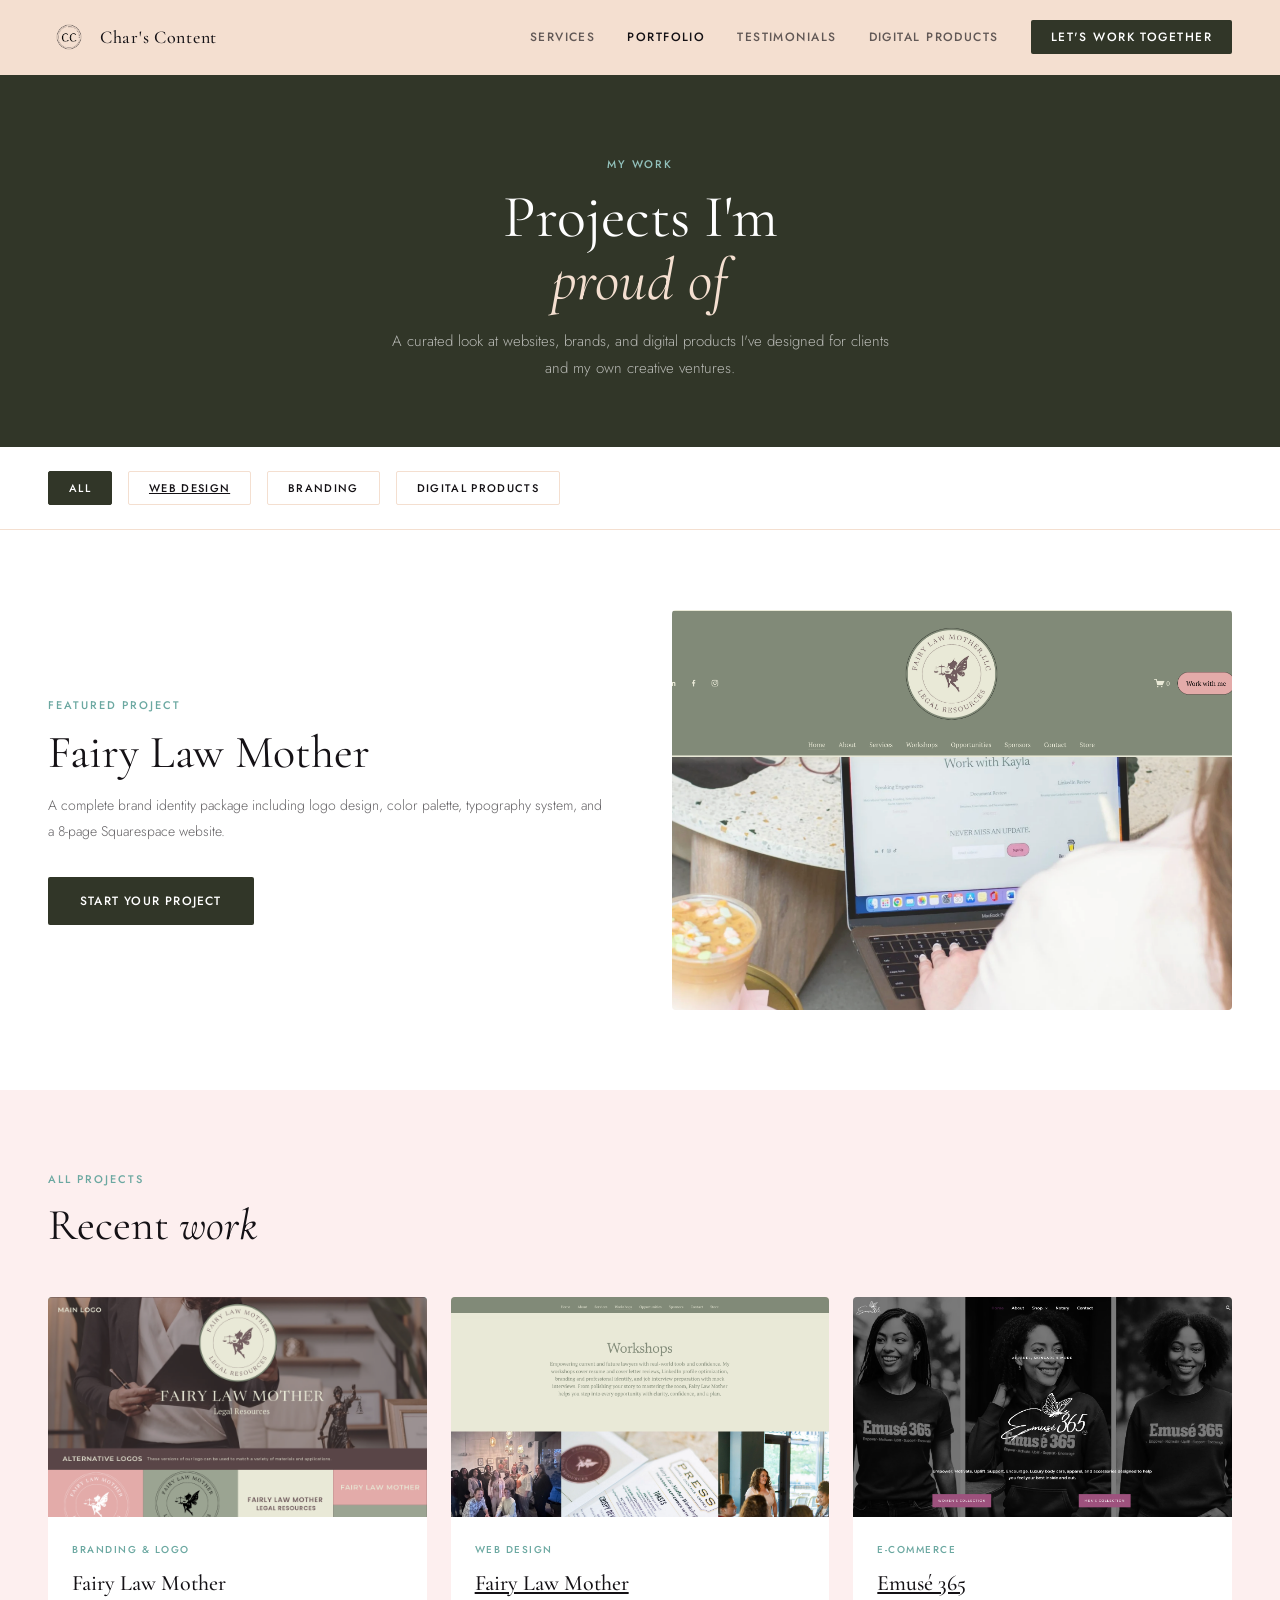
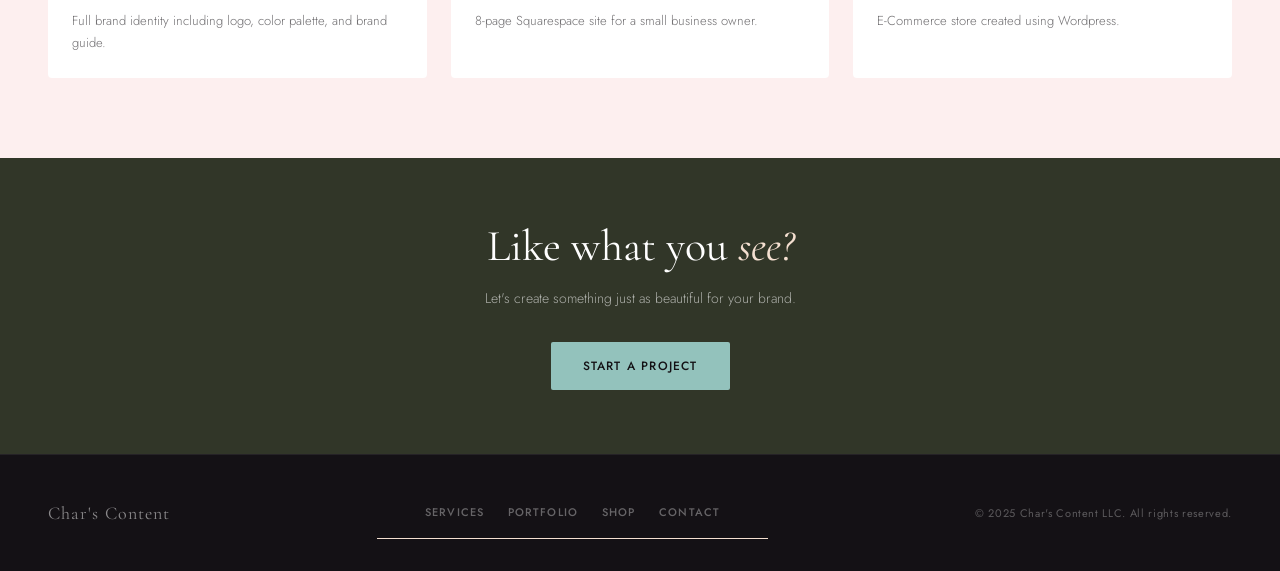
==== commit b44fe2f4: "Update portfolio.html" ====
--- a/portfolio.html
+++ b/portfolio.html
@@ -23,7 +23,11 @@
         </div>
         <span class="nav-brand">Char's Content</span>
       </a>
-      <button class="menu-toggle" aria-label="Toggle navigation menu" aria-expanded="false">
+      <button
+        class="menu-toggle"
+        aria-label="Toggle navigation menu"
+        aria-expanded="false"
+      >
         <span class="menu-toggle-bar"></span>
         <span class="menu-toggle-bar"></span>
         <span class="menu-toggle-bar"></span>
@@ -50,9 +54,13 @@
     <!-- FILTER BAR -->
     <div class="filter-bar">
       <button class="filter-btn active">All</button>
-      <button class="filter-btn">Web Design</button>
+      <button class="filter-btn">
+        <a href="website-design">Web Design</a>
+      </button>
       <button class="filter-btn">Branding</button>
-      <button class="filter-btn">Digital Products</button>
+      <button class="filter-btn">
+        <a href="products.html"></a>Digital Products
+      </button>
     </div>
 
     <!-- FEATURED PROJECT -->
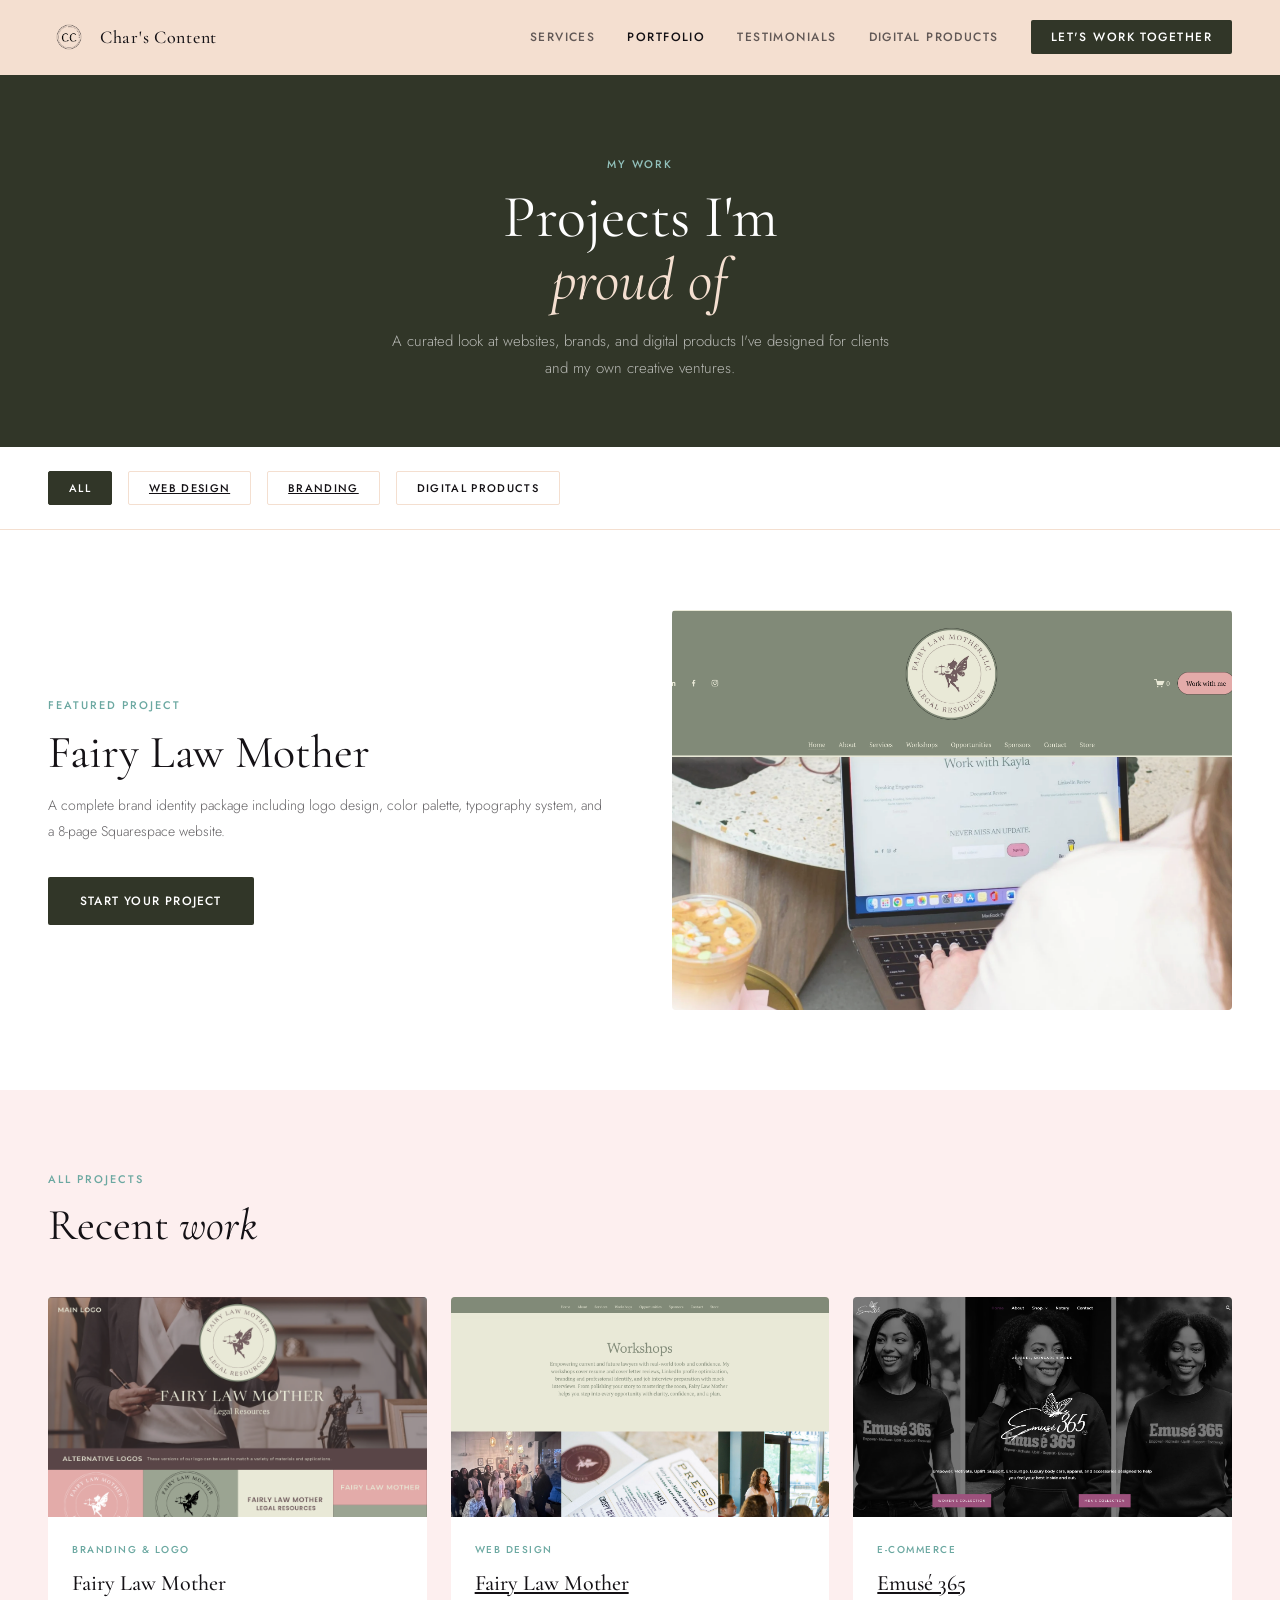
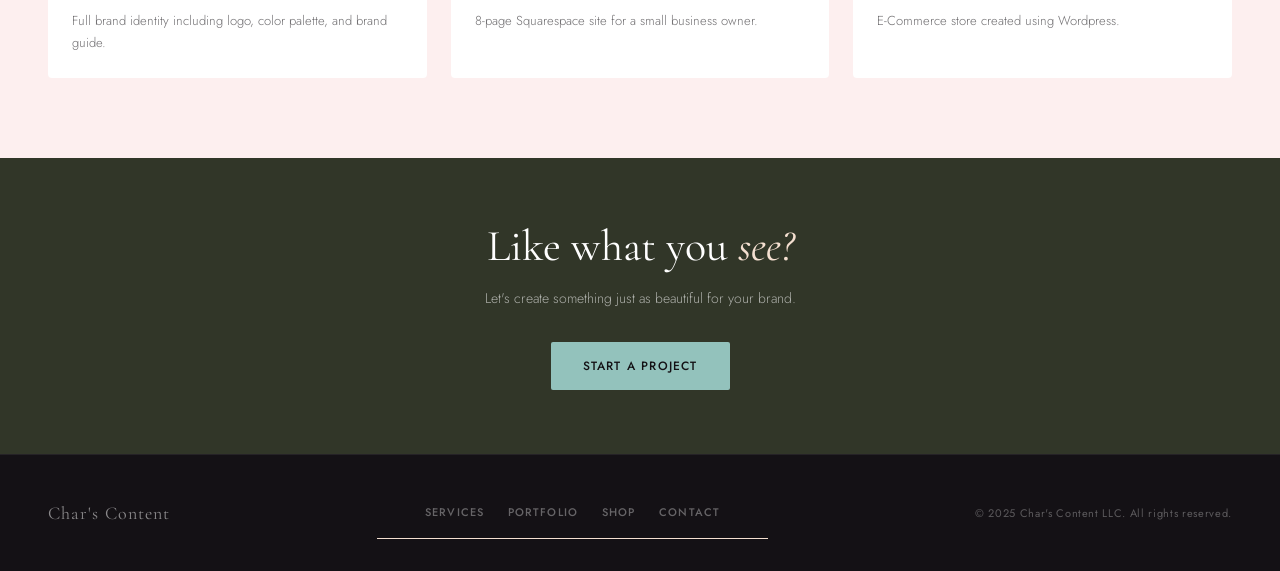
==== commit 776924b0: "responsive update updating mobile responsive settings for testimonials section" ====
--- a/portfolio.html
+++ b/portfolio.html
@@ -55,9 +55,11 @@
     <div class="filter-bar">
       <button class="filter-btn active">All</button>
       <button class="filter-btn">
-        <a href="website-design">Web Design</a>
+        <a href="#website-design">Web Design</a>
       </button>
-      <button class="filter-btn">Branding</button>
+      <button class="filter-btn">
+        <a href="#branding">Branding</a>
+      </button>
       <button class="filter-btn">
         <a href="products.html"></a>Digital Products
       </button>
@@ -89,7 +91,7 @@
             <img src="images/Brand-Board-FLM.png" alt="" />
             <!-- <span class="port-img-label">Branding</span> -->
           </div>
-          <div class="port-info">
+          <div class="port-info" id="branding">
             <p class="port-tag">Branding &amp; Logo</p>
             <p class="port-title">Fairy Law Mother</p>
             <p class="port-desc">
--- a/mobile.css
+++ b/mobile.css
@@ -73,7 +73,6 @@
    TABLET — 1024px and below
    ============================================ */
 @media (max-width: 1024px) {
-
   nav {
     padding: 1rem 2rem;
   }
@@ -152,7 +151,6 @@
    MOBILE — 768px and below
    ============================================ */
 @media (max-width: 768px) {
-
   body {
     font-size: 14px;
   }
@@ -376,6 +374,10 @@
     grid-template-columns: 1fr;
   }
 
+  .testi-text {
+    font-size: 15px;
+  }
+
   .testi-card.featured {
     grid-column: span 1;
     grid-template-columns: 1fr;
@@ -514,7 +516,6 @@
    SMALL MOBILE — 480px and below
    ============================================ */
 @media (max-width: 480px) {
-
   .hero-headline {
     font-size: 32px;
   }
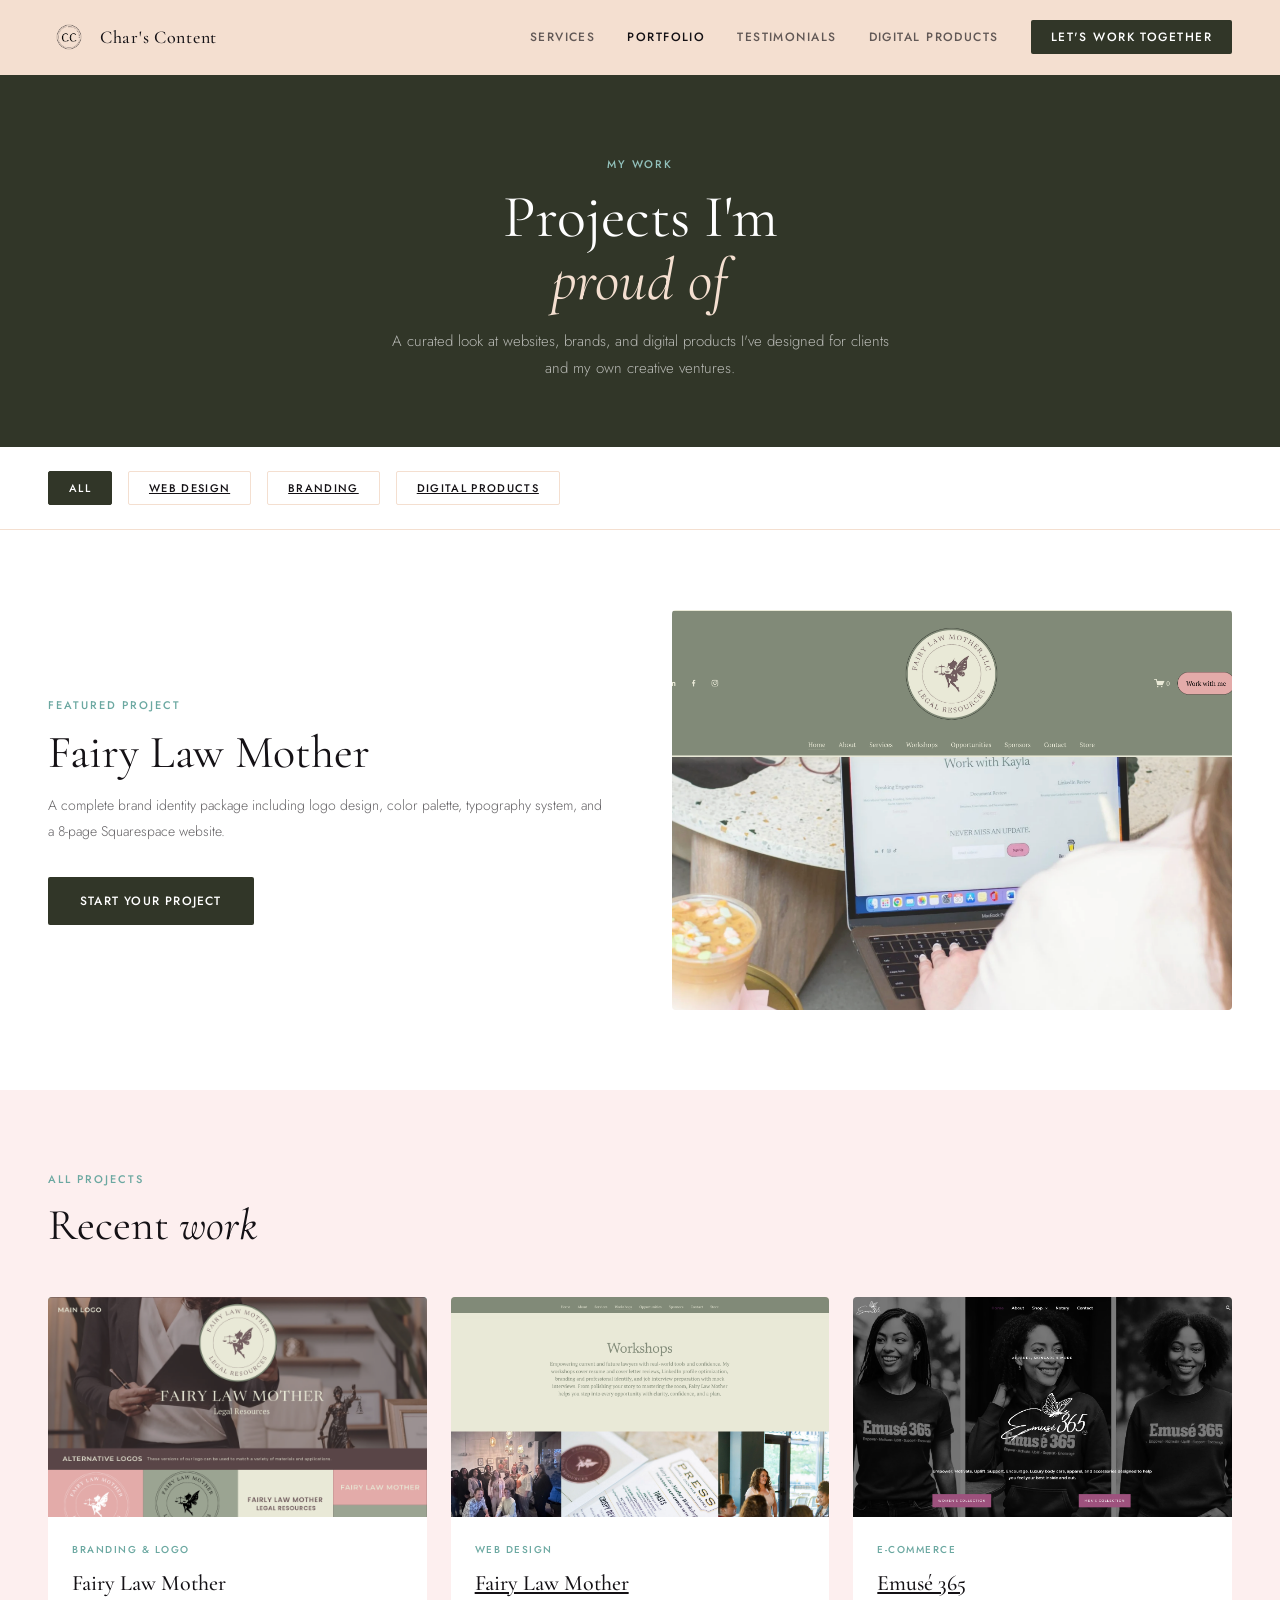
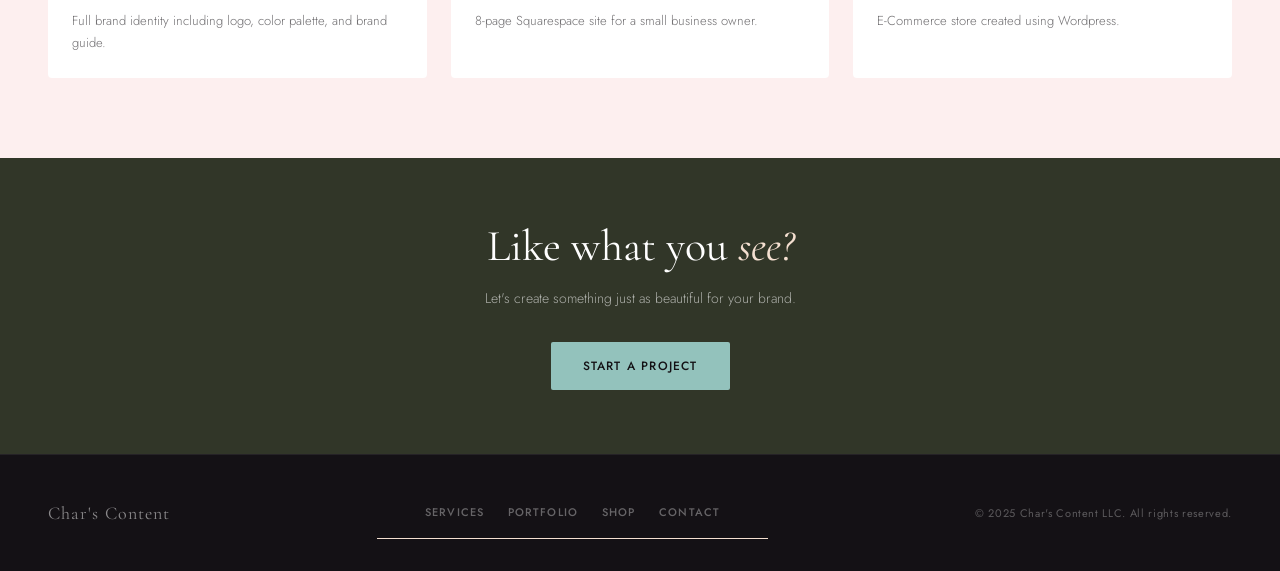
==== commit 42eaf371: "updated portfolio links added link to portfolio button" ====
--- a/portfolio.html
+++ b/portfolio.html
@@ -61,7 +61,7 @@
         <a href="#branding">Branding</a>
       </button>
       <button class="filter-btn">
-        <a href="products.html"></a>Digital Products
+        <a href="products.html">Digital Products</a>
       </button>
     </div>
 
